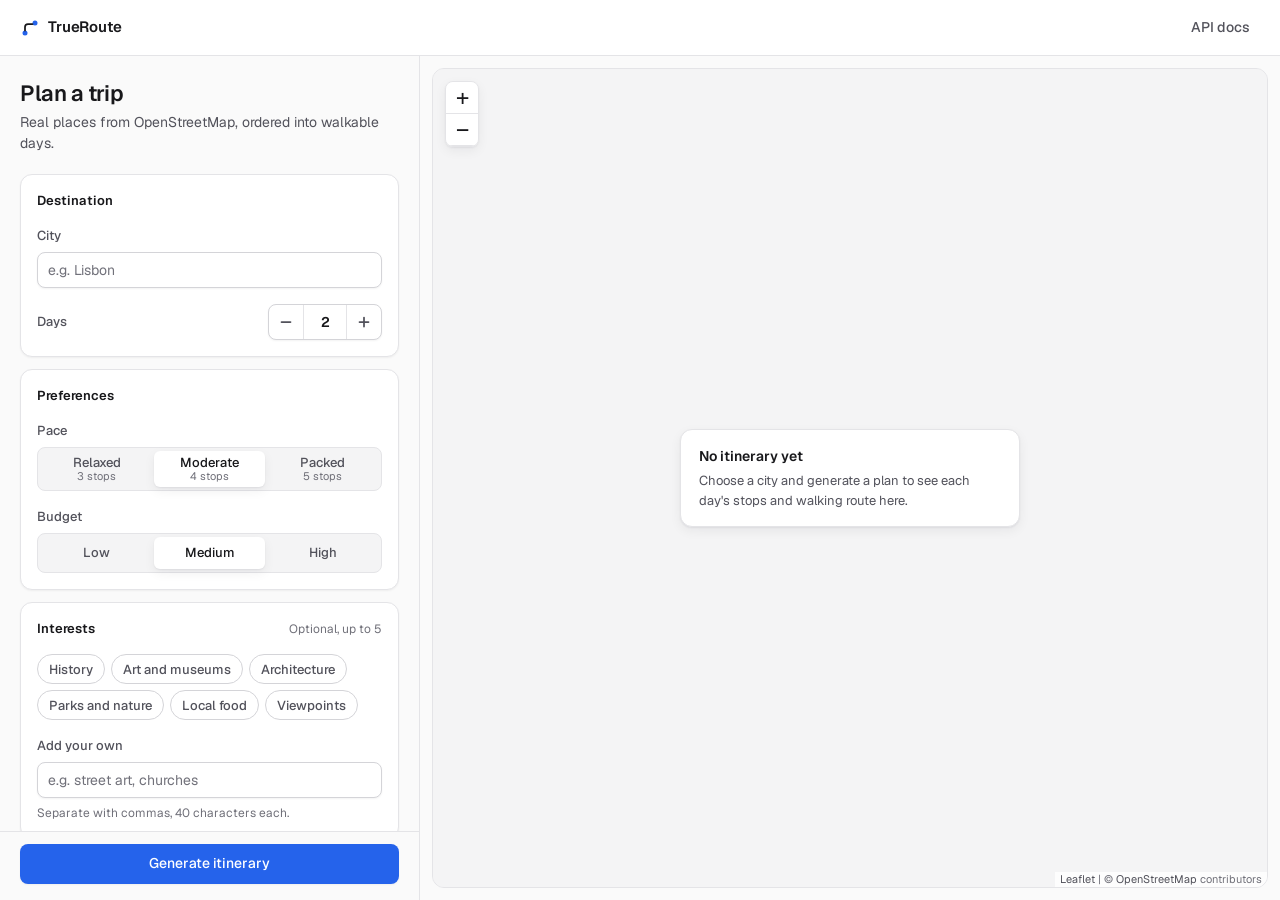
==== frontend/index.html @ cfec358c "add web frontend served at /" ====
<!doctype html>
<html lang="en">
<head>
  <meta charset="utf-8">
  <meta name="viewport" content="width=device-width, initial-scale=1">
  <meta name="color-scheme" content="light dark">
  <title>TrueRoute</title>
  <meta name="description" content="Day-by-day city walking plans built from real OpenStreetMap places.">
  <link rel="icon" href="favicon.svg" type="image/svg+xml">
  <link rel="preload" href="fonts/Geist-Variable.woff2" as="font" type="font/woff2" crossorigin>
  <link rel="stylesheet" href="vendor/leaflet/leaflet.css">
  <link rel="stylesheet" href="styles.css">
  <script src="vendor/leaflet/leaflet.js" defer></script>
  <script src="app.js" defer></script>
</head>
<body>
  <header class="topbar">
    <a class="brand" href="/" aria-label="TrueRoute home">
      <svg class="brand-mark" viewBox="0 0 20 20" aria-hidden="true" focusable="false">
        <circle cx="5" cy="15" r="2.5"></circle>
        <circle cx="15" cy="5" r="2.5"></circle>
        <path d="M5 12.5V9a3 3 0 0 1 3-3h4.5"></path>
      </svg>
      <span>TrueRoute</span>
    </a>
    <nav class="topbar-nav" aria-label="Resources">
      <a href="/docs">API docs</a>
    </nav>
  </header>

  <div class="workspace">
    <aside id="sidebar" class="sidebar">
      <section id="plan-view" class="view" aria-labelledby="plan-title">
        <div class="view-head">
          <h1 id="plan-title">Plan a trip</h1>
          <p>Real places from OpenStreetMap, ordered into walkable days.</p>
        </div>

        <form id="plan-form" class="plan-form" novalidate>
          <section class="card" aria-labelledby="destination-title">
            <h2 id="destination-title" class="card-title">Destination</h2>
            <div class="field">
              <label for="city">City</label>
              <input id="city" name="city" type="text" required maxlength="100" autocomplete="address-level2" placeholder="e.g. Lisbon" spellcheck="false">
            </div>
            <div class="row">
              <label for="days">Days</label>
              <div class="stepper">
                <button type="button" class="stepper-btn" data-step="-1" aria-label="Fewer days" aria-controls="days">
                  <svg viewBox="0 0 16 16" aria-hidden="true" focusable="false"><path d="M3.5 8h9"></path></svg>
                </button>
                <input id="days" name="days" type="number" min="1" max="7" step="1" value="2" inputmode="numeric">
                <button type="button" class="stepper-btn" data-step="1" aria-label="More days" aria-controls="days">
                  <svg viewBox="0 0 16 16" aria-hidden="true" focusable="false"><path d="M3.5 8h9M8 3.5v9"></path></svg>
                </button>
              </div>
            </div>
          </section>

          <section class="card" aria-labelledby="preferences-title">
            <h2 id="preferences-title" class="card-title">Preferences</h2>
            <fieldset class="field">
              <legend>Pace</legend>
              <div class="segmented">
                <input type="radio" id="pace-relaxed" name="pace" value="relaxed"><label for="pace-relaxed">Relaxed<span class="seg-hint">3 stops</span></label>
                <input type="radio" id="pace-moderate" name="pace" value="moderate" checked><label for="pace-moderate">Moderate<span class="seg-hint">4 stops</span></label>
                <input type="radio" id="pace-packed" name="pace" value="packed"><label for="pace-packed">Packed<span class="seg-hint">5 stops</span></label>
              </div>
            </fieldset>
            <fieldset class="field">
              <legend>Budget</legend>
              <div class="segmented">
                <input type="radio" id="budget-low" name="budget" value="low"><label for="budget-low">Low</label>
                <input type="radio" id="budget-medium" name="budget" value="medium" checked><label for="budget-medium">Medium</label>
                <input type="radio" id="budget-high" name="budget" value="high"><label for="budget-high">High</label>
              </div>
            </fieldset>
          </section>

          <section class="card" aria-labelledby="interests-title">
            <div class="card-title-row">
              <h2 id="interests-title" class="card-title">Interests</h2>
              <span class="card-aside">Optional, up to 5</span>
            </div>
            <fieldset class="field">
              <legend class="visually-hidden">Suggested interests</legend>
              <div class="pills">
                <input type="checkbox" id="int-history" name="interest" value="history"><label for="int-history">History</label>
                <input type="checkbox" id="int-art" name="interest" value="art and museums"><label for="int-art">Art and museums</label>
                <input type="checkbox" id="int-architecture" name="interest" value="architecture"><label for="int-architecture">Architecture</label>
                <input type="checkbox" id="int-parks" name="interest" value="parks and nature"><label for="int-parks">Parks and nature</label>
                <input type="checkbox" id="int-food" name="interest" value="local food"><label for="int-food">Local food</label>
                <input type="checkbox" id="int-views" name="interest" value="viewpoints"><label for="int-views">Viewpoints</label>
              </div>
            </fieldset>
            <div class="field">
              <label for="interests">Add your own</label>
              <input id="interests" name="interests" type="text" maxlength="250" autocomplete="off" placeholder="e.g. street art, churches" aria-describedby="interests-hint">
              <p id="interests-hint" class="hint">Separate with commas, 40 characters each.</p>
            </div>
          </section>

          <section class="card" id="access-field" hidden aria-labelledby="access-title">
            <h2 id="access-title" class="card-title">Access</h2>
            <div class="field">
              <label for="access-code">Access code</label>
              <input id="access-code" name="access-code" type="password" maxlength="200" autocomplete="off" spellcheck="false" aria-describedby="access-hint">
              <p id="access-hint" class="hint">This demo is private. Ask its owner for the code.</p>
            </div>
          </section>

          <div class="form-actions">
            <button id="submit" class="btn btn-primary" type="submit">Generate itinerary</button>
            <p id="status" class="status" role="status" aria-live="polite"></p>
          </div>
        </form>
      </section>

      <section id="result" class="view" hidden aria-labelledby="result-title">
        <div class="result-head">
          <button id="back" class="btn btn-ghost btn-small" type="button">
            <svg viewBox="0 0 16 16" aria-hidden="true" focusable="false"><path d="M10 3.5 5.5 8l4.5 4.5"></path></svg>
            Edit plan
          </button>
          <h1 id="result-title" class="result-title" tabindex="-1"></h1>
          <p id="result-meta" class="result-meta"></p>
        </div>

        <div id="day-tabs" class="tabs" role="tablist" aria-label="Days"></div>

        <div id="day-panel" class="day-panel" role="tabpanel"></div>

        <footer class="result-foot">
          <p id="disclaimer"></p>
          <p><a id="data-attribution" href="https://www.openstreetmap.org/copyright" rel="noopener" target="_blank"></a></p>
        </footer>
      </section>
    </aside>

    <main class="map-pane">
      <div class="map-frame">
        <div id="progress" class="progress" hidden></div>
        <div id="map" class="map" role="region" aria-label="Map of the selected day"></div>
        <div id="map-empty" class="map-empty">
          <p class="map-empty-title">No itinerary yet</p>
          <p id="map-empty-text">Choose a city and generate a plan to see each day's stops and walking route here.</p>
        </div>
      </div>
    </main>
  </div>

  <noscript><p class="noscript">TrueRoute needs JavaScript to plan and show your days.</p></noscript>
</body>
</html>
---- frontend/vendor/leaflet/leaflet.css ----
/* required styles */

.leaflet-pane,
.leaflet-tile,
.leaflet-marker-icon,
.leaflet-marker-shadow,
.leaflet-tile-container,
.leaflet-pane > svg,
.leaflet-pane > canvas,
.leaflet-zoom-box,
.leaflet-image-layer,
.leaflet-layer {
	position: absolute;
	left: 0;
	top: 0;
	}
.leaflet-container {
	overflow: hidden;
	}
.leaflet-tile,
.leaflet-marker-icon,
.leaflet-marker-shadow {
	-webkit-user-select: none;
	   -moz-user-select: none;
	        user-select: none;
	  -webkit-user-drag: none;
	}
/* Prevents IE11 from highlighting tiles in blue */
.leaflet-tile::selection {
	background: transparent;
}
/* Safari renders non-retina tile on retina better with this, but Chrome is worse */
.leaflet-safari .leaflet-tile {
	image-rendering: -webkit-optimize-contrast;
	}
/* hack that prevents hw layers "stretching" when loading new tiles */
.leaflet-safari .leaflet-tile-container {
	width: 1600px;
	height: 1600px;
	-webkit-transform-origin: 0 0;
	}
.leaflet-marker-icon,
.leaflet-marker-shadow {
	display: block;
	}
/* .leaflet-container svg: reset svg max-width decleration shipped in Joomla! (joomla.org) 3.x */
/* .leaflet-container img: map is broken in FF if you have max-width: 100% on tiles */
.leaflet-container .leaflet-overlay-pane svg {
	max-width: none !important;
	max-height: none !important;
	}
.leaflet-container .leaflet-marker-pane img,
.leaflet-container .leaflet-shadow-pane img,
.leaflet-container .leaflet-tile-pane img,
.leaflet-container img.leaflet-image-layer,
.leaflet-container .leaflet-tile {
	max-width: none !important;
	max-height: none !important;
	width: auto;
	padding: 0;
	}

.leaflet-container img.leaflet-tile {
	/* See: https://bugs.chromium.org/p/chromium/issues/detail?id=600120 */
	mix-blend-mode: plus-lighter;
}

.leaflet-container.leaflet-touch-zoom {
	-ms-touch-action: pan-x pan-y;
	touch-action: pan-x pan-y;
	}
.leaflet-container.leaflet-touch-drag {
	-ms-touch-action: pinch-zoom;
	/* Fallback for FF which doesn't support pinch-zoom */
	touch-action: none;
	touch-action: pinch-zoom;
}
.leaflet-container.leaflet-touch-drag.leaflet-touch-zoom {
	-ms-touch-action: none;
	touch-action: none;
}
.leaflet-container {
	-webkit-tap-highlight-color: transparent;
}
.leaflet-container a {
	-webkit-tap-highlight-color: rgba(51, 181, 229, 0.4);
}
.leaflet-tile {
	filter: inherit;
	visibility: hidden;
	}
.leaflet-tile-loaded {
	visibility: inherit;
	}
.leaflet-zoom-box {
	width: 0;
	height: 0;
	-moz-box-sizing: border-box;
	     box-sizing: border-box;
	z-index: 800;
	}
/* workaround for https://bugzilla.mozilla.org/show_bug.cgi?id=888319 */
.leaflet-overlay-pane svg {
	-moz-user-select: none;
	}

.leaflet-pane         { z-index: 400; }

.leaflet-tile-pane    { z-index: 200; }
.leaflet-overlay-pane { z-index: 400; }
.leaflet-shadow-pane  { z-index: 500; }
.leaflet-marker-pane  { z-index: 600; }
.leaflet-tooltip-pane   { z-index: 650; }
.leaflet-popup-pane   { z-index: 700; }

.leaflet-map-pane canvas { z-index: 100; }
.leaflet-map-pane svg    { z-index: 200; }

.leaflet-vml-shape {
	width: 1px;
	height: 1px;
	}
.lvml {
	behavior: url(#default#VML);
	display: inline-block;
	position: absolute;
	}


/* control positioning */

.leaflet-control {
	position: relative;
	z-index: 800;
	pointer-events: visiblePainted; /* IE 9-10 doesn't have auto */
	pointer-events: auto;
	}
.leaflet-top,
.leaflet-bottom {
	position: absolute;
	z-index: 1000;
	pointer-events: none;
	}
.leaflet-top {
	top: 0;
	}
.leaflet-right {
	right: 0;
	}
.leaflet-bottom {
	bottom: 0;
	}
.leaflet-left {
	left: 0;
	}
.leaflet-control {
	float: left;
	clear: both;
	}
.leaflet-right .leaflet-control {
	float: right;
	}
.leaflet-top .leaflet-control {
	margin-top: 10px;
	}
.leaflet-bottom .leaflet-control {
	margin-bottom: 10px;
	}
.leaflet-left .leaflet-control {
	margin-left: 10px;
	}
.leaflet-right .leaflet-control {
	margin-right: 10px;
	}


/* zoom and fade animations */

.leaflet-fade-anim .leaflet-popup {
	opacity: 0;
	-webkit-transition: opacity 0.2s linear;
	   -moz-transition: opacity 0.2s linear;
	        transition: opacity 0.2s linear;
	}
.leaflet-fade-anim .leaflet-map-pane .leaflet-popup {
	opacity: 1;
	}
.leaflet-zoom-animated {
	-webkit-transform-origin: 0 0;
	    -ms-transform-origin: 0 0;
	        transform-origin: 0 0;
	}
svg.leaflet-zoom-animated {
	will-change: transform;
}

.leaflet-zoom-anim .leaflet-zoom-animated {
	-webkit-transition: -webkit-transform 0.25s cubic-bezier(0,0,0.25,1);
	   -moz-transition:    -moz-transform 0.25s cubic-bezier(0,0,0.25,1);
	        transition:         transform 0.25s cubic-bezier(0,0,0.25,1);
	}
.leaflet-zoom-anim .leaflet-tile,
.leaflet-pan-anim .leaflet-tile {
	-webkit-transition: none;
	   -moz-transition: none;
	        transition: none;
	}

.leaflet-zoom-anim .leaflet-zoom-hide {
	visibility: hidden;
	}


/* cursors */

.leaflet-interactive {
	cursor: pointer;
	}
.leaflet-grab {
	cursor: -webkit-grab;
	cursor:    -moz-grab;
	cursor:         grab;
	}
.leaflet-crosshair,
.leaflet-crosshair .leaflet-interactive {
	cursor: crosshair;
	}
.leaflet-popup-pane,
.leaflet-control {
	cursor: auto;
	}
.leaflet-dragging .leaflet-grab,
.leaflet-dragging .leaflet-grab .leaflet-interactive,
.leaflet-dragging .leaflet-marker-draggable {
	cursor: move;
	cursor: -webkit-grabbing;
	cursor:    -moz-grabbing;
	cursor:         grabbing;
	}

/* marker & overlays interactivity */
.leaflet-marker-icon,
.leaflet-marker-shadow,
.leaflet-image-layer,
.leaflet-pane > svg path,
.leaflet-tile-container {
	pointer-events: none;
	}

.leaflet-marker-icon.leaflet-interactive,
.leaflet-image-layer.leaflet-interactive,
.leaflet-pane > svg path.leaflet-interactive,
svg.leaflet-image-layer.leaflet-interactive path {
	pointer-events: visiblePainted; /* IE 9-10 doesn't have auto */
	pointer-events: auto;
	}

/* visual tweaks */

.leaflet-container {
	background: #ddd;
	outline-offset: 1px;
	}
.leaflet-container a {
	color: #0078A8;
	}
.leaflet-zoom-box {
	border: 2px dotted #38f;
	background: rgba(255,255,255,0.5);
	}


/* general typography */
.leaflet-container {
	font-family: "Helvetica Neue", Arial, Helvetica, sans-serif;
	font-size: 12px;
	font-size: 0.75rem;
	line-height: 1.5;
	}


/* general toolbar styles */

.leaflet-bar {
	box-shadow: 0 1px 5px rgba(0,0,0,0.65);
	border-radius: 4px;
	}
.leaflet-bar a {
	background-color: #fff;
	border-bottom: 1px solid #ccc;
	width: 26px;
	height: 26px;
	line-height: 26px;
	display: block;
	text-align: center;
	text-decoration: none;
	color: black;
	}
.leaflet-bar a,
.leaflet-control-layers-toggle {
	background-position: 50% 50%;
	background-repeat: no-repeat;
	display: block;
	}
.leaflet-bar a:hover,
.leaflet-bar a:focus {
	background-color: #f4f4f4;
	}
.leaflet-bar a:first-child {
	border-top-left-radius: 4px;
	border-top-right-radius: 4px;
	}
.leaflet-bar a:last-child {
	border-bottom-left-radius: 4px;
	border-bottom-right-radius: 4px;
	border-bottom: none;
	}
.leaflet-bar a.leaflet-disabled {
	cursor: default;
	background-color: #f4f4f4;
	color: #bbb;
	}

.leaflet-touch .leaflet-bar a {
	width: 30px;
	height: 30px;
	line-height: 30px;
	}
.leaflet-touch .leaflet-bar a:first-child {
	border-top-left-radius: 2px;
	border-top-right-radius: 2px;
	}
.leaflet-touch .leaflet-bar a:last-child {
	border-bottom-left-radius: 2px;
	border-bottom-right-radius: 2px;
	}

/* zoom control */

.leaflet-control-zoom-in,
.leaflet-control-zoom-out {
	font: bold 18px 'Lucida Console', Monaco, monospace;
	text-indent: 1px;
	}

.leaflet-touch .leaflet-control-zoom-in, .leaflet-touch .leaflet-control-zoom-out  {
	font-size: 22px;
	}


/* layers control */

.leaflet-control-layers {
	box-shadow: 0 1px 5px rgba(0,0,0,0.4);
	background: #fff;
	border-radius: 5px;
	}
.leaflet-control-layers-toggle {
	background-image: url(images/layers.png);
	width: 36px;
	height: 36px;
	}
.leaflet-retina .leaflet-control-layers-toggle {
	background-image: url(images/layers-2x.png);
	background-size: 26px 26px;
	}
.leaflet-touch .leaflet-control-layers-toggle {
	width: 44px;
	height: 44px;
	}
.leaflet-control-layers .leaflet-control-layers-list,
.leaflet-control-layers-expanded .leaflet-control-layers-toggle {
	display: none;
	}
.leaflet-control-layers-expanded .leaflet-control-layers-list {
	display: block;
	position: relative;
	}
.leaflet-control-layers-expanded {
	padding: 6px 10px 6px 6px;
	color: #333;
	background: #fff;
	}
.leaflet-control-layers-scrollbar {
	overflow-y: scroll;
	overflow-x: hidden;
	padding-right: 5px;
	}
.leaflet-control-layers-selector {
	margin-top: 2px;
	position: relative;
	top: 1px;
	}
.leaflet-control-layers label {
	display: block;
	font-size: 13px;
	font-size: 1.08333em;
	}
.leaflet-control-layers-separator {
	height: 0;
	border-top: 1px solid #ddd;
	margin: 5px -10px 5px -6px;
	}

/* Default icon URLs */
.leaflet-default-icon-path { /* used only in path-guessing heuristic, see L.Icon.Default */
	background-image: url(images/marker-icon.png);
	}


/* attribution and scale controls */

.leaflet-container .leaflet-control-attribution {
	background: #fff;
	background: rgba(255, 255, 255, 0.8);
	margin: 0;
	}
.leaflet-control-attribution,
.leaflet-control-scale-line {
	padding: 0 5px;
	color: #333;
	line-height: 1.4;
	}
.leaflet-control-attribution a {
	text-decoration: none;
	}
.leaflet-control-attribution a:hover,
.leaflet-control-attribution a:focus {
	text-decoration: underline;
	}
.leaflet-attribution-flag {
	display: inline !important;
	vertical-align: baseline !important;
	width: 1em;
	height: 0.6669em;
	}
.leaflet-left .leaflet-control-scale {
	margin-left: 5px;
	}
.leaflet-bottom .leaflet-control-scale {
	margin-bottom: 5px;
	}
.leaflet-control-scale-line {
	border: 2px solid #777;
	border-top: none;
	line-height: 1.1;
	padding: 2px 5px 1px;
	white-space: nowrap;
	-moz-box-sizing: border-box;
	     box-sizing: border-box;
	background: rgba(255, 255, 255, 0.8);
	text-shadow: 1px 1px #fff;
	}
.leaflet-control-scale-line:not(:first-child) {
	border-top: 2px solid #777;
	border-bottom: none;
	margin-top: -2px;
	}
.leaflet-control-scale-line:not(:first-child):not(:last-child) {
	border-bottom: 2px solid #777;
	}

.leaflet-touch .leaflet-control-attribution,
.leaflet-touch .leaflet-control-layers,
.leaflet-touch .leaflet-bar {
	box-shadow: none;
	}
.leaflet-touch .leaflet-control-layers,
.leaflet-touch .leaflet-bar {
	border: 2px solid rgba(0,0,0,0.2);
	background-clip: padding-box;
	}


/* popup */

.leaflet-popup {
	position: absolute;
	text-align: center;
	margin-bottom: 20px;
	}
.leaflet-popup-content-wrapper {
	padding: 1px;
	text-align: left;
	border-radius: 12px;
	}
.leaflet-popup-content {
	margin: 13px 24px 13px 20px;
	line-height: 1.3;
	font-size: 13px;
	font-size: 1.08333em;
	min-height: 1px;
	}
.leaflet-popup-content p {
	margin: 17px 0;
	margin: 1.3em 0;
	}
.leaflet-popup-tip-container {
	width: 40px;
	height: 20px;
	position: absolute;
	left: 50%;
	margin-top: -1px;
	margin-left: -20px;
	overflow: hidden;
	pointer-events: none;
	}
.leaflet-popup-tip {
	width: 17px;
	height: 17px;
	padding: 1px;

	margin: -10px auto 0;
	pointer-events: auto;

	-webkit-transform: rotate(45deg);
	   -moz-transform: rotate(45deg);
	    -ms-transform: rotate(45deg);
	        transform: rotate(45deg);
	}
.leaflet-popup-content-wrapper,
.leaflet-popup-tip {
	background: white;
	color: #333;
	box-shadow: 0 3px 14px rgba(0,0,0,0.4);
	}
.leaflet-container a.leaflet-popup-close-button {
	position: absolute;
	top: 0;
	right: 0;
	border: none;
	text-align: center;
	width: 24px;
	height: 24px;
	font: 16px/24px Tahoma, Verdana, sans-serif;
	color: #757575;
	text-decoration: none;
	background: transparent;
	}
.leaflet-container a.leaflet-popup-close-button:hover,
.leaflet-container a.leaflet-popup-close-button:focus {
	color: #585858;
	}
.leaflet-popup-scrolled {
	overflow: auto;
	}

.leaflet-oldie .leaflet-popup-content-wrapper {
	-ms-zoom: 1;
	}
.leaflet-oldie .leaflet-popup-tip {
	width: 24px;
	margin: 0 auto;

	-ms-filter: "progid:DXImageTransform.Microsoft.Matrix(M11=0.70710678, M12=0.70710678, M21=-0.70710678, M22=0.70710678)";
	filter: progid:DXImageTransform.Microsoft.Matrix(M11=0.70710678, M12=0.70710678, M21=-0.70710678, M22=0.70710678);
	}

.leaflet-oldie .leaflet-control-zoom,
.leaflet-oldie .leaflet-control-layers,
.leaflet-oldie .leaflet-popup-content-wrapper,
.leaflet-oldie .leaflet-popup-tip {
	border: 1px solid #999;
	}


/* div icon */

.leaflet-div-icon {
	background: #fff;
	border: 1px solid #666;
	}


/* Tooltip */
/* Base styles for the element that has a tooltip */
.leaflet-tooltip {
	position: absolute;
	padding: 6px;
	background-color: #fff;
	border: 1px solid #fff;
	border-radius: 3px;
	color: #222;
	white-space: nowrap;
	-webkit-user-select: none;
	-moz-user-select: none;
	-ms-user-select: none;
	user-select: none;
	pointer-events: none;
	box-shadow: 0 1px 3px rgba(0,0,0,0.4);
	}
.leaflet-tooltip.leaflet-interactive {
	cursor: pointer;
	pointer-events: auto;
	}
.leaflet-tooltip-top:before,
.leaflet-tooltip-bottom:before,
.leaflet-tooltip-left:before,
.leaflet-tooltip-right:before {
	position: absolute;
	pointer-events: none;
	border: 6px solid transparent;
	background: transparent;
	content: "";
	}

/* Directions */

.leaflet-tooltip-bottom {
	margin-top: 6px;
}
.leaflet-tooltip-top {
	margin-top: -6px;
}
.leaflet-tooltip-bottom:before,
.leaflet-tooltip-top:before {
	left: 50%;
	margin-left: -6px;
	}
.leaflet-tooltip-top:before {
	bottom: 0;
	margin-bottom: -12px;
	border-top-color: #fff;
	}
.leaflet-tooltip-bottom:before {
	top: 0;
	margin-top: -12px;
	margin-left: -6px;
	border-bottom-color: #fff;
	}
.leaflet-tooltip-left {
	margin-left: -6px;
}
.leaflet-tooltip-right {
	margin-left: 6px;
}
.leaflet-tooltip-left:before,
.leaflet-tooltip-right:before {
	top: 50%;
	margin-top: -6px;
	}
.leaflet-tooltip-left:before {
	right: 0;
	margin-right: -12px;
	border-left-color: #fff;
	}
.leaflet-tooltip-right:before {
	left: 0;
	margin-left: -12px;
	border-right-color: #fff;
	}

/* Printing */

@media print {
	/* Prevent printers from removing background-images of controls. */
	.leaflet-control {
		-webkit-print-color-adjust: exact;
		print-color-adjust: exact;
		}
	}
---- frontend/styles.css ----
/* geist variable font, self hosted, the csp allows fonts from this site only */
@font-face {
  font-family: "Geist";
  font-style: normal;
  font-weight: 100 900;
  font-display: swap;
  src: url(fonts/Geist-Variable.woff2) format("woff2");
}

/* tokens: zinc neutrals and one blue accent, light first, dark follows the system */
:root {
  color-scheme: light dark;
  --bg: #fafafa;
  --surface: #ffffff;
  --surface-2: #f4f4f5;
  --border: #e4e4e7;
  --border-strong: #d4d4d8;
  --text: #18181b;
  --text-2: #52525b;
  --text-3: #71717a;
  --accent: #2563eb;
  --accent-hover: #1d4ed8;
  --accent-text: #ffffff;
  --accent-soft: #eff4ff;
  --accent-line: #2563eb;
  --control-active: #ffffff;
  --danger: #b91c1c;
  --danger-soft: #fef2f2;
  --shadow-sm: 0 1px 2px rgb(24 24 27 / 0.05);
  --shadow-md: 0 1px 2px rgb(24 24 27 / 0.06), 0 4px 12px rgb(24 24 27 / 0.06);
  --ring: 0 0 0 3px rgb(37 99 235 / 0.25);
  --radius: 8px;
  --radius-lg: 12px;
  --font: "Geist", ui-sans-serif, system-ui, -apple-system, "Segoe UI", sans-serif;
  --topbar-h: 56px;
  --sidebar-w: 420px;
  --tile-filter: none;
}

@media (prefers-color-scheme: dark) {
  :root {
    --bg: #09090b;
    --surface: #111113;
    --surface-2: #18181b;
    --border: #27272a;
    --border-strong: #3f3f46;
    --text: #fafafa;
    --text-2: #a1a1aa;
    --text-3: #8b8b94;
    --accent: #3b82f6;
    --accent-hover: #2563eb;
    --accent-text: #ffffff;
    --accent-soft: rgb(59 130 246 / 0.12);
    --accent-line: #60a5fa;
    --control-active: #2a2a2f;
    --danger: #f87171;
    --danger-soft: rgb(248 113 113 / 0.1);
    --shadow-sm: 0 1px 2px rgb(0 0 0 / 0.4);
    --shadow-md: 0 1px 2px rgb(0 0 0 / 0.5), 0 8px 24px rgb(0 0 0 / 0.35);
    --ring: 0 0 0 3px rgb(96 165 250 / 0.35);
    /* osm tiles darkened in the browser, the tile images themselves are untouched */
    --tile-filter: invert(1) hue-rotate(180deg) brightness(0.88) contrast(0.88) saturate(0.6);
  }
}

*,
*::before,
*::after {
  box-sizing: border-box;
}

html {
  -webkit-text-size-adjust: 100%;
}

body {
  margin: 0;
  background: var(--bg);
  color: var(--text);
  font-family: var(--font);
  font-size: 14px;
  line-height: 1.5;
  font-feature-settings: "ss01" on;
  -webkit-font-smoothing: antialiased;
}

a {
  color: var(--accent-line);
  text-decoration-thickness: 1px;
  text-underline-offset: 2px;
}

h1,
h2,
p {
  margin: 0;
}

button,
input {
  font: inherit;
  color: inherit;
}

:focus-visible {
  outline: none;
  box-shadow: var(--ring);
}

[hidden] {
  display: none !important;
}

.visually-hidden {
  position: absolute;
  width: 1px;
  height: 1px;
  overflow: hidden;
  clip: rect(0 0 0 0);
  white-space: nowrap;
}

svg {
  flex: none;
}

/* top bar */
.topbar {
  position: sticky;
  top: 0;
  z-index: 1100;
  display: flex;
  align-items: center;
  justify-content: space-between;
  height: var(--topbar-h);
  padding: 0 20px;
  background: var(--surface);
  border-bottom: 1px solid var(--border);
}

.brand {
  display: inline-flex;
  align-items: center;
  gap: 8px;
  color: var(--text);
  font-size: 15px;
  font-weight: 600;
  letter-spacing: -0.01em;
  text-decoration: none;
  border-radius: 6px;
}

.brand-mark {
  width: 20px;
  height: 20px;
}

.brand-mark circle {
  fill: var(--accent);
}

.brand-mark path {
  fill: none;
  stroke: var(--text);
  stroke-width: 1.75;
  stroke-linecap: round;
}

.topbar-nav a {
  padding: 6px 10px;
  border-radius: 6px;
  color: var(--text-2);
  font-weight: 500;
  text-decoration: none;
}

.topbar-nav a:hover {
  background: var(--surface-2);
  color: var(--text);
}

/* workspace: sidebar on the left, framed map on the right */
.workspace {
  display: grid;
  grid-template-columns: var(--sidebar-w) minmax(0, 1fr);
  height: calc(100dvh - var(--topbar-h));
}

.sidebar {
  overflow-y: auto;
  border-right: 1px solid var(--border);
  background: var(--bg);
}

.view {
  padding: 24px 20px 32px;
}

.view-head {
  margin-bottom: 20px;
}

.view-head h1,
.result-title {
  font-size: 22px;
  font-weight: 600;
  letter-spacing: -0.02em;
  line-height: 1.25;
}

.view-head p {
  margin-top: 4px;
  color: var(--text-2);
}

.map-pane {
  min-width: 0;
  padding: 12px;
}

.map-frame {
  position: relative;
  height: 100%;
  overflow: hidden;
  border: 1px solid var(--border);
  border-radius: var(--radius-lg);
  background: var(--surface-2);
}

.map {
  position: absolute;
  inset: 0;
  background: var(--surface-2);
}

/* cards and rows */
.plan-form {
  display: grid;
  gap: 12px;
}

.card {
  display: grid;
  gap: 16px;
  padding: 16px;
  background: var(--surface);
  border: 1px solid var(--border);
  border-radius: var(--radius-lg);
  box-shadow: var(--shadow-sm);
}

.card-title {
  font-size: 13px;
  font-weight: 600;
  color: var(--text);
}

.card-title-row {
  display: flex;
  align-items: baseline;
  justify-content: space-between;
  gap: 12px;
}

.card-aside {
  color: var(--text-3);
  font-size: 12px;
}

.field {
  display: grid;
  gap: 6px;
  margin: 0;
  padding: 0;
  border: 0;
  min-width: 0;
}

.field > label,
.field > legend,
.row > label {
  padding: 0;
  color: var(--text-2);
  font-size: 13px;
  font-weight: 500;
}

.field > legend {
  margin-bottom: 6px;
}

.row {
  display: flex;
  align-items: center;
  justify-content: space-between;
  gap: 12px;
}

.hint {
  color: var(--text-3);
  font-size: 12px;
}

input[type="text"],
input[type="password"],
input[type="number"] {
  width: 100%;
  height: 36px;
  padding: 0 10px;
  background: var(--surface);
  border: 1px solid var(--border-strong);
  border-radius: var(--radius);
  box-shadow: var(--shadow-sm);
  transition: border-color 120ms ease, box-shadow 120ms ease;
}

input::placeholder {
  color: var(--text-3);
}

input[type="text"]:hover,
input[type="password"]:hover {
  border-color: var(--text-3);
}

input:focus-visible {
  border-color: var(--accent);
  box-shadow: var(--ring);
}

input[aria-invalid="true"] {
  border-color: var(--danger);
}

/* days stepper */
.stepper {
  display: inline-flex;
  align-items: center;
  border: 1px solid var(--border-strong);
  border-radius: var(--radius);
  background: var(--surface);
  box-shadow: var(--shadow-sm);
  overflow: hidden;
}

.stepper input[type="number"] {
  width: 44px;
  height: 34px;
  padding: 0;
  border: 0;
  border-left: 1px solid var(--border);
  border-right: 1px solid var(--border);
  border-radius: 0;
  box-shadow: none;
  font-weight: 600;
  font-variant-numeric: tabular-nums;
  text-align: center;
  -moz-appearance: textfield;
}

.stepper input::-webkit-outer-spin-button,
.stepper input::-webkit-inner-spin-button {
  -webkit-appearance: none;
  margin: 0;
}

.stepper-btn {
  display: grid;
  place-items: center;
  width: 34px;
  height: 34px;
  padding: 0;
  border: 0;
  background: transparent;
  color: var(--text-2);
  cursor: pointer;
}

.stepper-btn:hover:not(:disabled) {
  background: var(--surface-2);
  color: var(--text);
}

.stepper-btn:disabled {
  color: var(--border-strong);
  cursor: not-allowed;
}

.stepper-btn svg {
  width: 16px;
  height: 16px;
  fill: none;
  stroke: currentColor;
  stroke-width: 1.75;
  stroke-linecap: round;
}

/* segmented control, radios with the label as the visible button */
.segmented {
  display: grid;
  grid-auto-flow: column;
  grid-auto-columns: 1fr;
  gap: 2px;
  padding: 3px;
  background: var(--surface-2);
  border: 1px solid var(--border);
  border-radius: var(--radius);
}

.segmented input,
.pills input {
  position: absolute;
  opacity: 0;
  width: 1px;
  height: 1px;
  pointer-events: none;
}

.segmented label {
  display: flex;
  flex-direction: column;
  align-items: center;
  justify-content: center;
  min-height: 32px;
  padding: 4px 6px;
  border-radius: 6px;
  color: var(--text-2);
  font-size: 13px;
  font-weight: 500;
  line-height: 1.2;
  text-align: center;
  cursor: pointer;
  transition: background-color 120ms ease, color 120ms ease;
}

.segmented label:hover {
  color: var(--text);
}

.seg-hint {
  color: var(--text-3);
  font-size: 11px;
  font-weight: 400;
}

.segmented input:checked + label {
  background: var(--control-active);
  color: var(--text);
  box-shadow: var(--shadow-md);
}

.segmented input:focus-visible + label,
.pills input:focus-visible + label {
  box-shadow: var(--ring);
}

/* interest pills, checkboxes */
.pills {
  display: flex;
  flex-wrap: wrap;
  gap: 6px;
}

.pills label {
  display: inline-flex;
  align-items: center;
  min-height: 30px;
  padding: 0 11px;
  border: 1px solid var(--border-strong);
  border-radius: 999px;
  background: var(--surface);
  color: var(--text-2);
  font-size: 13px;
  font-weight: 500;
  cursor: pointer;
  transition: background-color 120ms ease, border-color 120ms ease, color 120ms ease;
}

.pills label:hover {
  border-color: var(--text-3);
  color: var(--text);
}

.pills input:checked + label {
  border-color: var(--accent);
  background: var(--accent-soft);
  color: var(--accent-line);
}

/* buttons */
.btn {
  display: inline-flex;
  align-items: center;
  justify-content: center;
  gap: 6px;
  height: 40px;
  padding: 0 16px;
  border: 1px solid transparent;
  border-radius: var(--radius);
  font-weight: 500;
  cursor: pointer;
  transition: background-color 120ms ease, border-color 120ms ease, color 120ms ease;
}

.btn svg {
  width: 16px;
  height: 16px;
  fill: none;
  stroke: currentColor;
  stroke-width: 1.75;
  stroke-linecap: round;
  stroke-linejoin: round;
}

.btn-primary {
  width: 100%;
  background: var(--accent);
  color: var(--accent-text);
  box-shadow: var(--shadow-sm);
}

.btn-primary:hover:not(:disabled) {
  background: var(--accent-hover);
}

.btn-primary:disabled {
  opacity: 0.6;
  cursor: progress;
}

.btn-ghost {
  background: transparent;
  color: var(--text-2);
}

.btn-ghost:hover {
  background: var(--surface-2);
  color: var(--text);
}

.btn-small {
  height: 30px;
  padding: 0 8px 0 4px;
  font-size: 13px;
}

.form-actions {
  position: sticky;
  bottom: 0;
  z-index: 2;
  display: grid;
  gap: 10px;
  margin: 4px -20px -32px;
  padding: 12px 20px 16px;
  background: color-mix(in srgb, var(--bg) 92%, transparent);
  border-top: 1px solid var(--border);
  backdrop-filter: blur(6px);
}

.status {
  min-height: 1.5em;
  color: var(--text-2);
  font-size: 13px;
}

.status:empty {
  display: none;
}

.status.is-error {
  padding: 10px 12px;
  border: 1px solid color-mix(in srgb, var(--danger) 35%, transparent);
  border-radius: var(--radius);
  background: var(--danger-soft);
  color: var(--danger);
}

/* results */
.result-head {
  display: grid;
  justify-items: start;
  gap: 6px;
  margin-bottom: 16px;
}

.result-head .btn {
  margin-left: -4px;
  margin-bottom: 6px;
}

.result-title:focus-visible {
  box-shadow: none;
  text-decoration: underline;
  text-decoration-color: var(--border-strong);
}

.result-meta {
  color: var(--text-2);
}

.tabs {
  display: flex;
  gap: 2px;
  margin-bottom: 16px;
  padding: 3px;
  overflow-x: auto;
  background: var(--surface-2);
  border: 1px solid var(--border);
  border-radius: var(--radius);
}

.tab {
  flex: 1 0 auto;
  min-width: 56px;
  height: 30px;
  padding: 0 10px;
  border: 0;
  border-radius: 6px;
  background: transparent;
  color: var(--text-2);
  font-size: 13px;
  font-weight: 500;
  cursor: pointer;
  white-space: nowrap;
}

.tab:hover {
  color: var(--text);
}

.tab[aria-selected="true"] {
  background: var(--control-active);
  color: var(--text);
  box-shadow: var(--shadow-md);
}

.day-theme {
  font-size: 16px;
  font-weight: 600;
  letter-spacing: -0.01em;
}

.stats {
  display: grid;
  grid-template-columns: repeat(3, 1fr);
  margin: 12px 0 8px;
  background: var(--surface);
  border: 1px solid var(--border);
  border-radius: var(--radius-lg);
  box-shadow: var(--shadow-sm);
}

.stat {
  padding: 10px 12px;
  border-left: 1px solid var(--border);
}

.stat:first-child {
  border-left: 0;
}

.stat-label {
  color: var(--text-3);
  font-size: 12px;
}

.stat-value {
  font-size: 16px;
  font-weight: 600;
  font-variant-numeric: tabular-nums;
  letter-spacing: -0.01em;
}

.route-note {
  display: flex;
  gap: 8px;
  align-items: flex-start;
  margin-bottom: 8px;
  padding: 8px 10px;
  border: 1px dashed var(--border-strong);
  border-radius: var(--radius);
  color: var(--text-2);
  font-size: 12px;
}

.stops {
  display: grid;
  margin: 12px 0 0;
  padding: 0;
  list-style: none;
}

.leg {
  display: flex;
  align-items: center;
  gap: 10px;
  height: 28px;
  padding-left: 25px;
  color: var(--text-3);
  font-size: 12px;
  font-variant-numeric: tabular-nums;
}

.leg::before {
  content: "";
  align-self: stretch;
  border-left: 2px dashed var(--border-strong);
}

.leg.is-walking::before {
  border-left: 2px solid var(--accent-line);
}

.stop {
  display: grid;
  grid-template-columns: 28px minmax(0, 1fr);
  gap: 12px;
  align-items: start;
  width: 100%;
  padding: 10px 12px;
  border: 1px solid transparent;
  border-radius: var(--radius);
  background: transparent;
  text-align: left;
  cursor: pointer;
  transition: background-color 120ms ease, border-color 120ms ease;
}

.stop:hover {
  background: var(--surface);
  border-color: var(--border);
}

.stop[aria-current="true"] {
  background: var(--surface);
  border-color: var(--accent);
  box-shadow: var(--shadow-sm);
}

.stop-index {
  display: grid;
  place-items: center;
  width: 28px;
  height: 28px;
  border: 1px solid var(--border-strong);
  border-radius: 50%;
  background: var(--surface);
  color: var(--text);
  font-size: 12px;
  font-weight: 600;
  font-variant-numeric: tabular-nums;
}

.stop[aria-current="true"] .stop-index {
  border-color: var(--accent);
  background: var(--accent);
  color: var(--accent-text);
}

.stop-body {
  display: grid;
  gap: 2px;
  min-width: 0;
  padding-top: 3px;
}

.stop-name {
  font-weight: 500;
  line-height: 1.35;
  overflow-wrap: anywhere;
}

.stop-meta {
  color: var(--text-3);
  font-size: 12px;
}

.result-foot {
  display: grid;
  gap: 6px;
  margin-top: 20px;
  padding-top: 14px;
  border-top: 1px solid var(--border);
  color: var(--text-3);
  font-size: 12px;
}

/* map chrome */
.leaflet-container {
  background: var(--surface-2);
  font-family: var(--font);
}

.leaflet-container a {
  color: var(--accent-line);
}

.leaflet-tile-pane {
  filter: var(--tile-filter);
}

.leaflet-bar,
.leaflet-touch .leaflet-bar {
  border: 1px solid var(--border);
  border-radius: var(--radius);
  box-shadow: var(--shadow-md);
  overflow: hidden;
}

.leaflet-bar a,
.leaflet-touch .leaflet-bar a {
  width: 32px;
  height: 32px;
  line-height: 32px;
  background: var(--surface);
  border-bottom: 1px solid var(--border);
  color: var(--text);
  font-weight: 400;
}

.leaflet-bar a:hover {
  background: var(--surface-2);
}

.leaflet-control-attribution {
  background: color-mix(in srgb, var(--surface) 85%, transparent) !important;
  color: var(--text-3);
  font-size: 11px;
}

.leaflet-control-attribution a {
  color: var(--text-2);
}

.leaflet-container .leaflet-control-zoom {
  margin: 12px;
}

/* stop markers */
.stop-marker {
  background: none;
  border: 0;
}

.stop-marker span {
  display: grid;
  place-items: center;
  width: 26px;
  height: 26px;
  border: 1.5px solid var(--text);
  border-radius: 50%;
  background: var(--surface);
  color: var(--text);
  font-size: 12px;
  font-weight: 600;
  font-variant-numeric: tabular-nums;
  box-shadow: 0 1px 3px rgb(0 0 0 / 0.25);
  transition: transform 120ms ease;
}

.stop-marker.is-selected span {
  border-color: var(--accent);
  background: var(--accent);
  color: var(--accent-text);
  transform: scale(1.15);
}

/* popups */
.leaflet-popup-content-wrapper {
  border: 1px solid var(--border);
  border-radius: var(--radius);
  background: var(--surface);
  color: var(--text);
  box-shadow: var(--shadow-md);
}

.leaflet-popup-content {
  margin: 10px 12px;
  font-size: 13px;
  line-height: 1.45;
}

.leaflet-popup-tip {
  background: var(--surface);
  box-shadow: none;
}

.leaflet-container a.leaflet-popup-close-button {
  top: 4px;
  right: 4px;
  color: var(--text-3);
}

.leaflet-popup-content p {
  margin: 0;
}

.popup-name {
  padding-right: 14px;
  font-weight: 600;
}

.popup-meta {
  margin-top: 2px;
  color: var(--text-3);
  font-size: 12px;
}

.popup-link {
  display: inline-block;
  margin-top: 6px;
  font-size: 12px;
  font-weight: 500;
}

/* empty map and loading */
.map-empty {
  position: absolute;
  top: 50%;
  left: 50%;
  z-index: 500;
  width: min(340px, calc(100% - 32px));
  transform: translate(-50%, -50%);
  padding: 16px 18px;
  background: var(--surface);
  border: 1px solid var(--border);
  border-radius: var(--radius-lg);
  box-shadow: var(--shadow-md);
  pointer-events: none;
}

.map-empty-title {
  font-weight: 600;
}

#map-empty-text {
  margin-top: 4px;
  color: var(--text-2);
  font-size: 13px;
}

.progress {
  position: absolute;
  top: 0;
  left: 0;
  right: 0;
  z-index: 600;
  height: 2px;
  overflow: hidden;
  background: color-mix(in srgb, var(--accent) 15%, transparent);
}

.progress::after {
  content: "";
  position: absolute;
  top: 0;
  bottom: 0;
  width: 30%;
  background: var(--accent);
  animation: progress-slide 1.2s ease-in-out infinite;
}

@keyframes progress-slide {
  from {
    left: -30%;
  }
  to {
    left: 100%;
  }
}

@media (prefers-reduced-motion: reduce) {
  .progress::after {
    left: 0;
    width: 100%;
    animation: none;
    opacity: 0.6;
  }

  *,
  *::before,
  *::after {
    transition: none !important;
  }
}

.noscript {
  position: fixed;
  inset: auto 16px 16px;
  z-index: 2000;
  padding: 12px 14px;
  background: var(--surface);
  border: 1px solid var(--danger);
  border-radius: var(--radius);
}

/* tablets and phones: map on top, then the sidebar content */
@media (max-width: 860px) {
  .workspace {
    display: flex;
    flex-direction: column;
    height: auto;
  }

  .map-pane {
    order: -1;
    height: 44vh;
    min-height: 280px;
    padding: 8px 8px 0;
  }

  .sidebar {
    overflow: visible;
    border-right: 0;
  }

  .view {
    padding: 20px 16px 28px;
  }

  .form-actions {
    margin: 4px -16px -28px;
    padding: 12px 16px 16px;
  }

  .topbar {
    padding: 0 16px;
  }
}
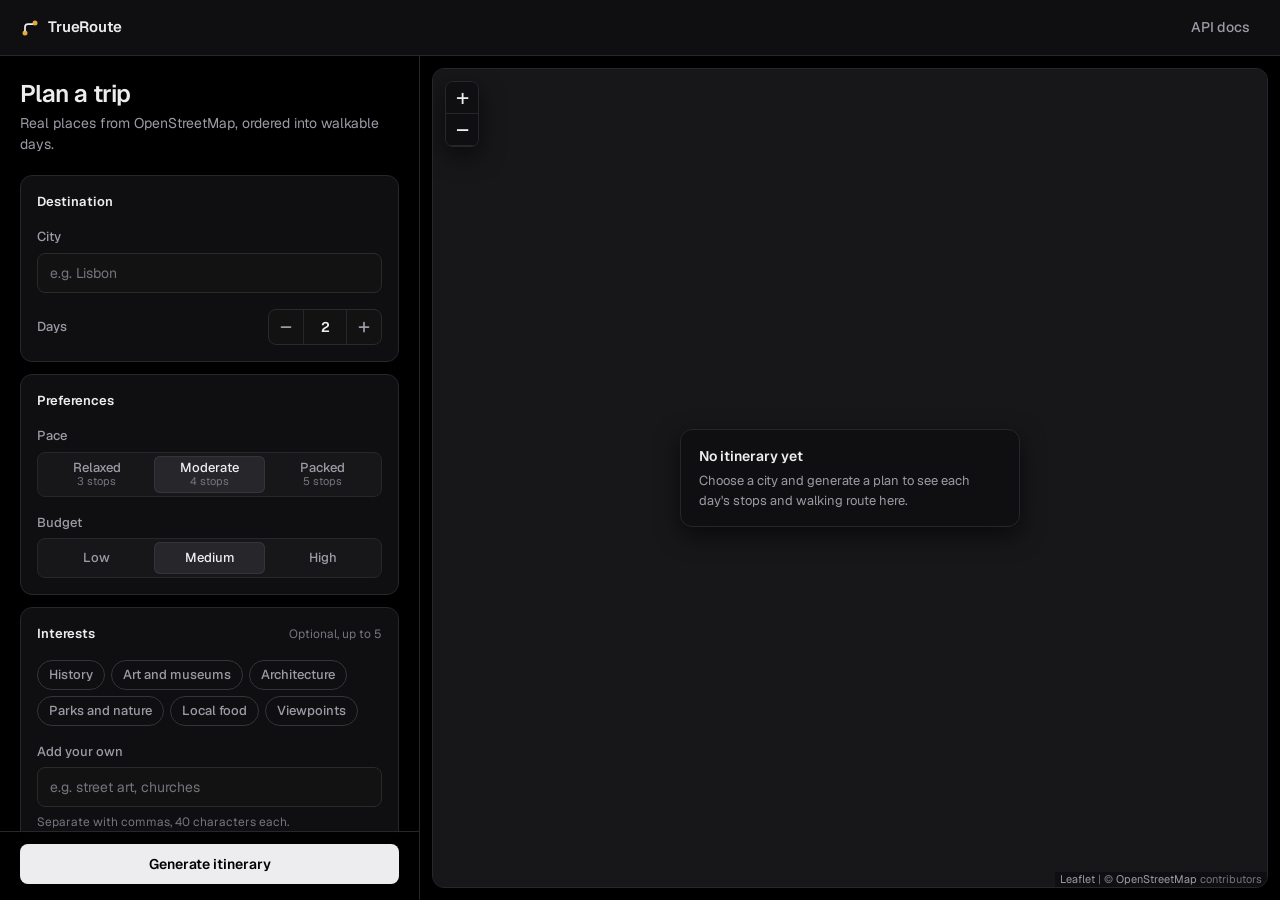
==== commit 9909bb36: "redesign the app dark-only with the route as the single accent, add the account menu to the planner" ====
--- a/frontend/index.html
+++ b/frontend/index.html
@@ -3,7 +3,7 @@
 <head>
   <meta charset="utf-8">
   <meta name="viewport" content="width=device-width, initial-scale=1">
-  <meta name="color-scheme" content="light dark">
+  <meta name="color-scheme" content="dark">
   <title>TrueRoute</title>
   <meta name="description" content="Day-by-day city walking plans built from real OpenStreetMap places.">
   <link rel="icon" href="favicon.svg" type="image/svg+xml">
@@ -23,8 +23,25 @@
       </svg>
       <span>TrueRoute</span>
     </a>
-    <nav class="topbar-nav" aria-label="Resources">
+    <nav class="topbar-nav" aria-label="Resources and account">
       <a href="/docs">API docs</a>
+      <a id="account-signin" class="account-signin" href="/auth.html" hidden>Sign in</a>
+      <details id="account-menu" class="account-menu" hidden>
+        <summary id="account-name" class="account-name"></summary>
+        <div class="account-panel">
+          <p id="account-email" class="account-email"></p>
+          <form id="twofa-form" class="twofa" novalidate>
+            <p id="twofa-state" class="twofa-state"></p>
+            <div class="field">
+              <label for="twofa-password">Confirm with your password</label>
+              <input id="twofa-password" name="password" type="password" required maxlength="256" autocomplete="current-password">
+            </div>
+            <button id="twofa-submit" class="btn btn-secondary" type="submit"></button>
+            <p id="twofa-status" class="status" role="status" aria-live="polite"></p>
+          </form>
+          <button id="signout" class="btn btn-ghost btn-block" type="button">Sign out</button>
+        </div>
+      </details>
     </nav>
   </header>
 
--- a/frontend/styles.css
+++ b/frontend/styles.css
@@ -7,60 +7,45 @@
   src: url(fonts/Geist-Variable.woff2) format("woff2");
 }
 
-/* tokens: zinc neutrals and one blue accent, light first, dark follows the system */
+/* tokens: dark only. the interface is black, charcoal and white; the one colour is trail-marker amber,
+   kept for the walk itself: the route line, stop markers and the brand mark */
 :root {
-  color-scheme: light dark;
-  --bg: #fafafa;
-  --surface: #ffffff;
-  --surface-2: #f4f4f5;
-  --border: #e4e4e7;
-  --border-strong: #d4d4d8;
-  --text: #18181b;
-  --text-2: #52525b;
-  --text-3: #71717a;
-  --accent: #2563eb;
-  --accent-hover: #1d4ed8;
-  --accent-text: #ffffff;
-  --accent-soft: #eff4ff;
-  --accent-line: #2563eb;
-  --control-active: #ffffff;
-  --danger: #b91c1c;
-  --danger-soft: #fef2f2;
-  --shadow-sm: 0 1px 2px rgb(24 24 27 / 0.05);
-  --shadow-md: 0 1px 2px rgb(24 24 27 / 0.06), 0 4px 12px rgb(24 24 27 / 0.06);
-  --ring: 0 0 0 3px rgb(37 99 235 / 0.25);
+  color-scheme: dark;
+  --bg: #000000;
+  --surface: #0f0f11;
+  --surface-2: #17171a;
+  --surface-3: #1f1f23;
+  --border: #26262b;
+  --border-strong: #34343a;
+  --text: #ededef;
+  --text-2: #9b9ba5;
+  --text-3: #74747e;
+  /* interface actions are monochrome */
+  --primary: #ededef;
+  --primary-hover: #ffffff;
+  --primary-text: #000000;
+  /* the route colour, read by app.js for the map line */
+  --accent: #e3a93b;
+  --accent-text: #000000;
+  --accent-soft: rgb(227 169 59 / 0.12);
+  --accent-line: #e3a93b;
+  --control-active: #26262b;
+  /* form fields, shared with the sign-in card */
+  --field: #121212;
+  --field-border: #2a2a2a;
+  --field-focus: #e6e6e6;
+  --danger: #f2706b;
+  --danger-soft: rgb(242 112 107 / 0.08);
+  --shadow-sm: none;
+  --shadow-md: 0 8px 24px rgb(0 0 0 / 0.6);
+  --ring: 0 0 0 2px #000000, 0 0 0 4px rgb(237 237 239 / 0.55);
   --radius: 8px;
   --radius-lg: 12px;
   --font: "Geist", ui-sans-serif, system-ui, -apple-system, "Segoe UI", sans-serif;
   --topbar-h: 56px;
   --sidebar-w: 420px;
-  --tile-filter: none;
-}
-
-@media (prefers-color-scheme: dark) {
-  :root {
-    --bg: #09090b;
-    --surface: #111113;
-    --surface-2: #18181b;
-    --border: #27272a;
-    --border-strong: #3f3f46;
-    --text: #fafafa;
-    --text-2: #a1a1aa;
-    --text-3: #8b8b94;
-    --accent: #3b82f6;
-    --accent-hover: #2563eb;
-    --accent-text: #ffffff;
-    --accent-soft: rgb(59 130 246 / 0.12);
-    --accent-line: #60a5fa;
-    --control-active: #2a2a2f;
-    --danger: #f87171;
-    --danger-soft: rgb(248 113 113 / 0.1);
-    --shadow-sm: 0 1px 2px rgb(0 0 0 / 0.4);
-    --shadow-md: 0 1px 2px rgb(0 0 0 / 0.5), 0 8px 24px rgb(0 0 0 / 0.35);
-    --ring: 0 0 0 3px rgb(96 165 250 / 0.35);
-    /* osm tiles darkened in the browser, the tile images themselves are untouched */
-    --tile-filter: invert(1) hue-rotate(180deg) brightness(0.88) contrast(0.88) saturate(0.6);
-  }
+  /* osm tiles darkened in the browser, the tile images themselves are untouched */
+  --tile-filter: invert(1) hue-rotate(180deg) brightness(0.78) contrast(0.92) saturate(0.35);
 }
 
 *,
@@ -85,9 +70,14 @@
 }
 
 a {
-  color: var(--accent-line);
+  color: var(--text);
+  text-decoration-color: var(--text-3);
   text-decoration-thickness: 1px;
-  text-underline-offset: 2px;
+  text-underline-offset: 3px;
+}
+
+a:hover {
+  text-decoration-color: var(--text);
 }
 
 h1,
@@ -179,6 +169,107 @@
   color: var(--text);
 }
 
+.topbar-nav {
+  display: flex;
+  align-items: center;
+  gap: 4px;
+}
+
+/* account: a sign-in link when signed out, a menu under the username when signed in */
+.topbar-nav .account-signin {
+  border: 1px solid var(--border-strong);
+  color: var(--text);
+}
+
+.account-menu {
+  position: relative;
+}
+
+.account-name {
+  display: flex;
+  align-items: center;
+  gap: 8px;
+  max-width: 220px;
+  padding: 6px 10px;
+  border: 1px solid var(--border-strong);
+  border-radius: 6px;
+  color: var(--text);
+  font-weight: 500;
+  white-space: nowrap;
+  overflow: hidden;
+  text-overflow: ellipsis;
+  cursor: pointer;
+  list-style: none;
+}
+
+.account-name::-webkit-details-marker {
+  display: none;
+}
+
+.account-name::after {
+  content: "";
+  flex: none;
+  width: 6px;
+  height: 6px;
+  margin-top: -3px;
+  border-right: 1.5px solid var(--text-3);
+  border-bottom: 1.5px solid var(--text-3);
+  transform: rotate(45deg);
+}
+
+.account-menu[open] .account-name,
+.account-name:hover {
+  background: var(--surface-2);
+}
+
+.account-panel {
+  position: absolute;
+  top: calc(100% + 8px);
+  right: 0;
+  z-index: 1200;
+  display: grid;
+  gap: 14px;
+  width: 300px;
+  padding: 16px;
+  background: var(--surface);
+  border: 1px solid var(--border-strong);
+  border-radius: var(--radius-lg);
+  box-shadow: var(--shadow-md);
+}
+
+.account-email {
+  color: var(--text-2);
+  font-size: 13px;
+  overflow-wrap: anywhere;
+}
+
+.twofa {
+  display: grid;
+  gap: 10px;
+  padding-top: 14px;
+  border-top: 1px solid var(--border);
+}
+
+.twofa-state {
+  font-weight: 500;
+}
+
+.btn-secondary {
+  width: 100%;
+  border-color: var(--border-strong);
+  background: var(--surface-2);
+  color: var(--text);
+}
+
+.btn-secondary:hover:not(:disabled) {
+  background: var(--surface-3);
+}
+
+.btn-block {
+  width: 100%;
+  border-color: var(--border);
+}
+
 /* workspace: sidebar on the left, framed map on the right */
 .workspace {
   display: grid;
@@ -202,10 +293,10 @@
 
 .view-head h1,
 .result-title {
-  font-size: 22px;
+  font-size: 24px;
   font-weight: 600;
-  letter-spacing: -0.02em;
-  line-height: 1.25;
+  letter-spacing: -0.025em;
+  line-height: 1.2;
 }
 
 .view-head p {
@@ -305,10 +396,10 @@
 input[type="password"],
 input[type="number"] {
   width: 100%;
-  height: 36px;
-  padding: 0 10px;
-  background: var(--surface);
-  border: 1px solid var(--border-strong);
+  height: 40px;
+  padding: 0 12px;
+  background: var(--field);
+  border: 1px solid var(--field-border);
   border-radius: var(--radius);
   box-shadow: var(--shadow-sm);
   transition: border-color 120ms ease, box-shadow 120ms ease;
@@ -324,8 +415,8 @@
 }
 
 input:focus-visible {
-  border-color: var(--accent);
-  box-shadow: var(--ring);
+  border-color: var(--field-focus);
+  box-shadow: none;
 }
 
 input[aria-invalid="true"] {
@@ -336,10 +427,9 @@
 .stepper {
   display: inline-flex;
   align-items: center;
-  border: 1px solid var(--border-strong);
+  border: 1px solid var(--field-border);
   border-radius: var(--radius);
-  background: var(--surface);
-  box-shadow: var(--shadow-sm);
+  background: var(--field);
   overflow: hidden;
 }
 
@@ -446,7 +536,7 @@
 .segmented input:checked + label {
   background: var(--control-active);
   color: var(--text);
-  box-shadow: var(--shadow-md);
+  box-shadow: inset 0 0 0 1px var(--border-strong);
 }
 
 .segmented input:focus-visible + label,
@@ -482,9 +572,9 @@
 }
 
 .pills input:checked + label {
-  border-color: var(--accent);
-  background: var(--accent-soft);
-  color: var(--accent-line);
+  border-color: var(--primary);
+  background: var(--primary);
+  color: var(--primary-text);
 }
 
 /* buttons */
@@ -514,13 +604,13 @@
 
 .btn-primary {
   width: 100%;
-  background: var(--accent);
-  color: var(--accent-text);
-  box-shadow: var(--shadow-sm);
+  background: var(--primary);
+  color: var(--primary-text);
+  font-weight: 600;
 }
 
 .btn-primary:hover:not(:disabled) {
-  background: var(--accent-hover);
+  background: #d6d6d6;
 }
 
 .btn-primary:disabled {
@@ -631,7 +721,7 @@
 .tab[aria-selected="true"] {
   background: var(--control-active);
   color: var(--text);
-  box-shadow: var(--shadow-md);
+  box-shadow: inset 0 0 0 1px var(--border-strong);
 }
 
 .day-theme {
@@ -792,7 +882,7 @@
 }
 
 .leaflet-container a {
-  color: var(--accent-line);
+  color: var(--text-2);
 }
 
 .leaflet-tile-pane {
@@ -947,7 +1037,7 @@
   z-index: 600;
   height: 2px;
   overflow: hidden;
-  background: color-mix(in srgb, var(--accent) 15%, transparent);
+  background: rgb(237 237 239 / 0.1);
 }
 
 .progress::after {
@@ -956,7 +1046,7 @@
   top: 0;
   bottom: 0;
   width: 30%;
-  background: var(--accent);
+  background: var(--text);
   animation: progress-slide 1.2s ease-in-out infinite;
 }
 
